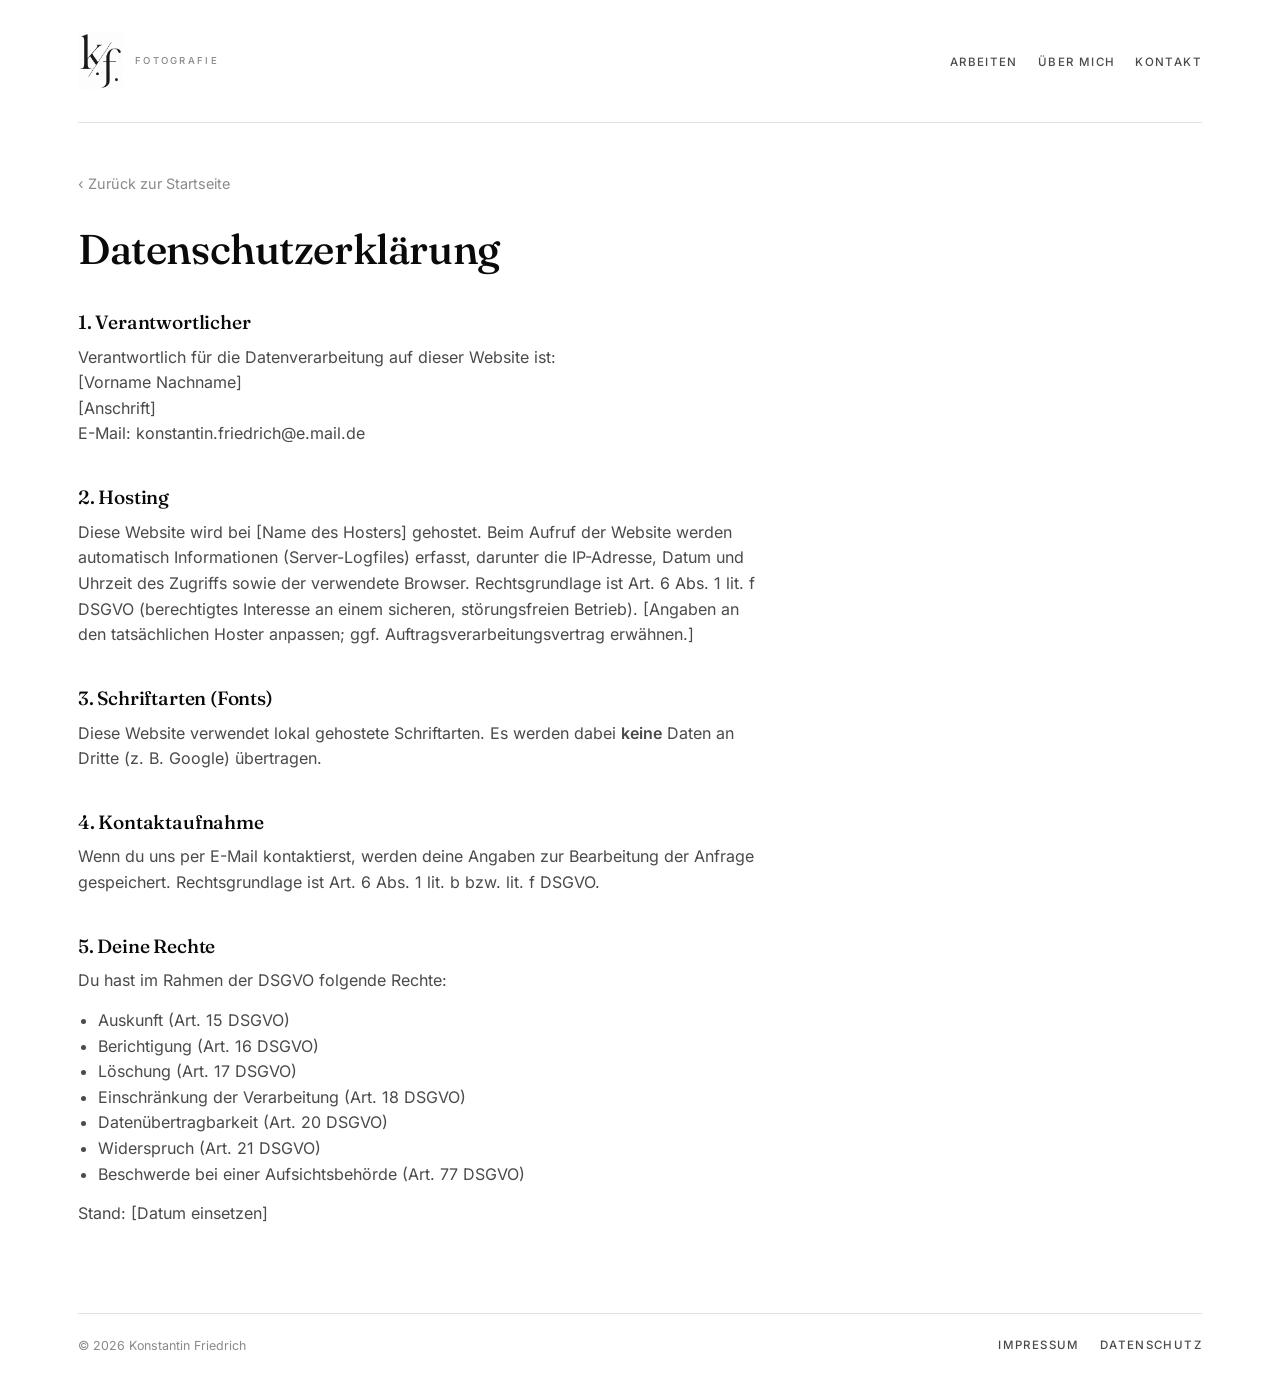
==== datenschutz.html @ cd36fa05 "impressum added" ====
<!DOCTYPE html>
<html lang="de">
<head>
<meta charset="UTF-8">
<meta name="viewport" content="width=device-width, initial-scale=1.0">
<title>Datenschutzerklärung · Konstantin Friedrich</title>
<meta name="robots" content="noindex">
<link rel="preload" href="fonts/inter-latin.woff2" as="font" type="font/woff2" crossorigin>
<link rel="preload" href="fonts/fraunces-latin.woff2" as="font" type="font/woff2" crossorigin>
<link rel="icon" type="image/png" href="bilder/logo.png">
<link rel="apple-touch-icon" href="bilder/logo.png">
<link rel="stylesheet" href="styles.css">
</head>
<body>

<div class="wrap" id="top">
  <header>
    <div class="header-row">
      <a class="wordmark" href="index.html" aria-label="Konstantin Friedrich Fotografie">
        <span class="wordmark-logo" aria-hidden="true"></span>
        <span class="wordmark-sub">Fotografie</span>
      </a>
      <nav>
        <ul>
          <li><a href="index.html#arbeiten">Arbeiten</a></li>
          <li><a href="index.html#ueber-mich">Über mich</a></li>
          <li><a href="index.html#kontakt">Kontakt</a></li>
        </ul>
      </nav>
    </div>
  </header>

  <main class="legal">
    <a class="back" href="index.html">&#8249; Zurück zur Startseite</a>
    <h1>Datenschutzerklärung</h1>

    <!--
      HINWEIS: Dies ist nur ein Gerüst. Bitte den vollständigen Text mit einem
      geprüften Generator erzeugen (z. B. e-recht24.de oder
      datenschutz-generator.de von Dr. Schwenke) und hier einsetzen.
      Alle [Platzhalter] ausfüllen.
    -->

    <h2>1. Verantwortlicher</h2>
    <p>
      Verantwortlich für die Datenverarbeitung auf dieser Website ist:<br>
      [Vorname Nachname]<br>
      [Anschrift]<br>
      E-Mail: konstantin.friedrich@e.mail.de
    </p>

    <h2>2. Hosting</h2>
    <p>
      Diese Website wird bei [Name des Hosters] gehostet. Beim Aufruf der Website
      werden automatisch Informationen (Server-Logfiles) erfasst, darunter die
      IP-Adresse, Datum und Uhrzeit des Zugriffs sowie der verwendete Browser.
      Rechtsgrundlage ist Art. 6 Abs. 1 lit. f DSGVO (berechtigtes Interesse an
      einem sicheren, störungsfreien Betrieb). [Angaben an den tatsächlichen
      Hoster anpassen; ggf. Auftragsverarbeitungsvertrag erwähnen.]
    </p>

    <h2>3. Schriftarten (Fonts)</h2>
    <p>
      Diese Website verwendet lokal gehostete Schriftarten. Es werden dabei
      <strong>keine</strong> Daten an Dritte (z. B. Google) übertragen.
    </p>

    <h2>4. Kontaktaufnahme</h2>
    <p>
      Wenn du uns per E-Mail kontaktierst, werden deine Angaben zur Bearbeitung
      der Anfrage gespeichert. Rechtsgrundlage ist Art. 6 Abs. 1 lit. b bzw.
      lit. f DSGVO.
    </p>

    <h2>5. Deine Rechte</h2>
    <p>Du hast im Rahmen der DSGVO folgende Rechte:</p>
    <ul>
      <li>Auskunft (Art. 15 DSGVO)</li>
      <li>Berichtigung (Art. 16 DSGVO)</li>
      <li>Löschung (Art. 17 DSGVO)</li>
      <li>Einschränkung der Verarbeitung (Art. 18 DSGVO)</li>
      <li>Datenübertragbarkeit (Art. 20 DSGVO)</li>
      <li>Widerspruch (Art. 21 DSGVO)</li>
      <li>Beschwerde bei einer Aufsichtsbehörde (Art. 77 DSGVO)</li>
    </ul>

    <p>Stand: [Datum einsetzen]</p>
  </main>

  <footer>
    <span>© 2026 Konstantin Friedrich</span>
    <nav class="footer-links">
      <a href="impressum.html">Impressum</a>
      <a href="datenschutz.html">Datenschutz</a>
    </nav>
  </footer>
</div>

</body>
</html>
---- styles.css ----
/* Lokal gehostete Fonts (Variable Fonts, latin subset) */
@font-face {
  font-family: 'Inter';
  font-style: normal;
  font-weight: 400 600;
  font-display: swap;
  src: url("fonts/inter-latin.woff2") format("woff2");
  unicode-range: U+0000-00FF, U+0131, U+0152-0153, U+02BB-02BC, U+02C6, U+02DA, U+02DC, U+0304, U+0308, U+0329, U+2000-206F, U+20AC, U+2122, U+2191, U+2193, U+2212, U+2215, U+FEFF, U+FFFD;
}
@font-face {
  font-family: 'Fraunces';
  font-style: normal;
  font-weight: 400 600;
  font-display: swap;
  src: url("fonts/fraunces-latin.woff2") format("woff2");
  unicode-range: U+0000-00FF, U+0131, U+0152-0153, U+02BB-02BC, U+02C6, U+02DA, U+02DC, U+0304, U+0308, U+0329, U+2000-206F, U+20AC, U+2122, U+2191, U+2193, U+2212, U+2215, U+FEFF, U+FFFD;
}

:root {
  --bg: #ffffff;
  --bg-raised: #f4f4f4;
  --ink: #0a0a0a;
  --ink-soft: #4a4a4a;
  --grey: #8a8a8a;
  --line: #e2e2e2;
  --serif: 'Fraunces', Georgia, 'Times New Roman', serif;
  --sans: 'Inter', system-ui, sans-serif;
  --frame-max: 1180px;
  --gap: clamp(20px, 5vw, 56px);
}

* { box-sizing: border-box; margin: 0; padding: 0; }

html { scroll-behavior: smooth; }

body {
  background: var(--bg);
  color: var(--ink);
  font-family: var(--sans);
  font-size: 16px;
  line-height: 1.6;
  -webkit-font-smoothing: antialiased;
}

a { color: inherit; }

h1, h2, h3 {
  font-family: var(--serif);
  font-weight: 500;
  letter-spacing: -0.01em;
  line-height: 1.08;
}

.wrap {
  max-width: var(--frame-max);
  margin: 0 auto;
  padding: 0 20px;
}

/* Kicker label, reused above headings */
.kicker {
  display: block;
  font-size: 0.78rem;
  font-weight: 600;
  color: var(--grey);
  letter-spacing: 0.08em;
  text-transform: uppercase;
  margin-bottom: 14px;
}

/* Header */
header {
  padding: 22px 0;
  position: sticky;
  top: 0;
  z-index: 10;
  background: var(--bg);
  border-bottom: 1px solid var(--line);
}
.header-row {
  display: flex;
  justify-content: space-between;
  align-items: center;
  gap: 16px;
  flex-wrap: wrap;
}
.wordmark {
  display: inline-flex;
  align-items: center;
  gap: 12px;
  font-family: var(--serif);
  font-size: clamp(1.2rem, 3.5vw, 1.55rem);
  font-weight: 500;
  letter-spacing: 0.01em;
  text-decoration: none;
  line-height: 1;
  color: var(--ink);
  transition: opacity 0.15s ease;
}
/* Logo monogram (white border trimmed); shown at native aspect, no upscale */
.wordmark-logo {
  display: block;
  height: 58px;
  aspect-ratio: 580 / 748;
  background: url("bilder/logo-trim.png") center / contain no-repeat;
  flex-shrink: 0;
}
.wordmark:hover, .wordmark:focus-visible { opacity: 0.6; }
/* Small "Fotografie" tag next to the name */
.wordmark-sub {
  font-family: var(--sans);
  font-size: 0.6rem;
  font-weight: 500;
  letter-spacing: 0.24em;
  text-transform: uppercase;
  color: var(--grey);
}
nav ul {
  list-style: none;
  display: flex;
  gap: 20px;
  flex-wrap: wrap;
}
nav a {
  text-decoration: none;
  font-size: 0.72rem;
  font-weight: 500;
  letter-spacing: 0.12em;
  text-transform: uppercase;
  color: var(--ink-soft);
  transition: color 0.15s ease;
}
nav a:hover, nav a:focus-visible { color: var(--ink); }

/* Hero */
.hero {
  padding: 56px 0 48px;
  display: grid;
  gap: 28px;
}
.hero h1 {
  font-size: clamp(2.1rem, 8vw, 3.6rem);
  max-width: 14ch;
}
.hero-sub {
  margin-top: 18px;
  font-size: 1.02rem;
  color: var(--ink-soft);
  max-width: 42ch;
}
.hero-meta {
  font-size: 0.86rem;
  color: var(--grey);
  line-height: 1.7;
}
.hero-meta strong { color: var(--ink); font-weight: 600; }

/* Gallery */
.gallery {
  padding: 44px 0 32px;
}
.section-label {
  font-size: 0.78rem;
  font-weight: 600;
  color: var(--grey);
  letter-spacing: 0.08em;
  text-transform: uppercase;
  margin-bottom: 22px;
}
.carousel {
  display: flex;
  overflow-x: auto;
  scroll-snap-type: x mandatory;
  -webkit-overflow-scrolling: touch;
  gap: 16px;
  padding-bottom: 8px;
  scrollbar-width: none;
}
.carousel::-webkit-scrollbar {
  display: none;
}
.slide {
  flex: 0 0 100%;
  scroll-snap-align: center;
  position: relative;
  background: #101010;
  display: flex;
  align-items: center;
  justify-content: center;
  padding: 28px 0;
}
.slide img {
  display: block;
  width: 100%;
  max-height: 70vh;
  object-fit: contain;
}
.slide-tag {
  position: absolute;
  bottom: 10px;
  left: 10px;
  font-size: 0.7rem;
  font-weight: 500;
  color: #e5e5e5;
  background: rgba(0, 0, 0, 0.55);
  padding: 2px 6px;
}
.carousel-nav {
  position: absolute;
  top: 50%;
  transform: translateY(-50%);
  width: 40px;
  height: 40px;
  display: flex;
  align-items: center;
  justify-content: center;
  border-radius: 50%;
  background: rgba(0, 0, 0, 0.55);
  color: #fff;
  font-size: 1.4rem;
  line-height: 1;
  text-decoration: none;
  transition: background 0.15s ease;
}
.carousel-nav:hover, .carousel-nav:focus-visible {
  background: rgba(0, 0, 0, 0.8);
}
.carousel-nav.prev { left: 10px; }
.carousel-nav.next { right: 10px; }

/* About */
.about {
  padding: 56px 0;
  border-top: 1px solid var(--line);
}
.about h2 {
  font-size: clamp(1.4rem, 4vw, 1.7rem);
}
.about p {
  color: var(--ink-soft);
  max-width: 56ch;
  margin-top: 16px;
}
.about p + p { margin-top: 14px; }

/* Portrait */
.portrait {
  margin: 0 auto 28px;
  background: var(--bg-raised);
  border: 1px solid var(--line);
  aspect-ratio: 1 / 1;
  width: 160px;
  max-width: 100%;
  border-radius: 50%;
  overflow: hidden;
}
.portrait img {
  display: block;
  width: 100%;
  height: 100%;
  object-fit: cover;
  object-position: center center;
  transform: scaleX(-1);
}

/* Contact */
.contact {
  padding: 56px 0 64px;
  border-top: 1px solid var(--line);
}
.contact h2 { font-size: clamp(1.4rem, 4vw, 1.7rem); margin-bottom: 14px; }
.contact-intro {
  color: var(--ink-soft);
  max-width: 50ch;
}
.contact-links {
  display: flex;
  gap: 28px;
  flex-wrap: wrap;
  margin-top: 22px;
}
.contact-links a {
  text-decoration: none;
  font-size: 1rem;
  font-weight: 500;
  border-bottom: 1px solid var(--ink);
  padding-bottom: 3px;
  transition: opacity 0.15s ease;
}
.contact-links a:hover, .contact-links a:focus-visible {
  opacity: 0.6;
}

/* Footer */
footer {
  padding: 22px 0;
  display: flex;
  justify-content: space-between;
  align-items: center;
  font-size: 0.78rem;
  color: var(--grey);
  flex-wrap: wrap;
  gap: 10px;
  border-top: 1px solid var(--line);
}
.footer-links {
  display: flex;
  gap: 20px;
}
.footer-links a {
  text-decoration: none;
  transition: color 0.15s ease;
}
.footer-links a:hover, .footer-links a:focus-visible { color: var(--ink); }

/* Legal / Rechtstext-Seiten */
.legal {
  padding: 48px 0 72px;
  max-width: 68ch;
}
.legal h1 { font-size: clamp(1.8rem, 5vw, 2.6rem); margin-bottom: 8px; }
.legal h2 {
  font-size: 1.2rem;
  margin: 40px 0 12px;
}
.legal p, .legal ul { color: var(--ink-soft); margin-bottom: 14px; }
.legal ul { padding-left: 20px; }
.legal a { color: var(--ink); }
.legal .back {
  display: inline-block;
  margin-bottom: 32px;
  font-size: 0.9rem;
  color: var(--grey);
  text-decoration: none;
}
.legal .back:hover, .legal .back:focus-visible { color: var(--ink); }

/* Narrow / mobile: hide the "Fotografie" tag so the header stays on one line */
@media (max-width: 560px) {
  .wordmark-sub { display: none; }
}

/* Tablet and up */
@media (min-width: 640px) {
  .wrap { padding: 0 28px; }
}

/* Desktop */
@media (min-width: 1000px) {
  header { padding: 32px 0; }
  .hero {
    padding: 100px 0 90px;
    grid-template-columns: 1.15fr 0.85fr;
    gap: var(--gap);
    align-items: end;
  }
  .hero-sub { margin-top: 22px; font-size: 1.05rem; }
  .gallery { padding: 60px 0 40px; }
  .about {
    padding: 90px 0;
    display: grid;
    grid-template-columns: 0.75fr 1.25fr;
    gap: var(--gap);
    align-items: start;
  }
  .portrait { margin: 0 auto; width: 200px; justify-self: center; }
  .contact { padding: 70px 0 100px; }
}

@media (prefers-reduced-motion: reduce) {
  html { scroll-behavior: auto; }
}
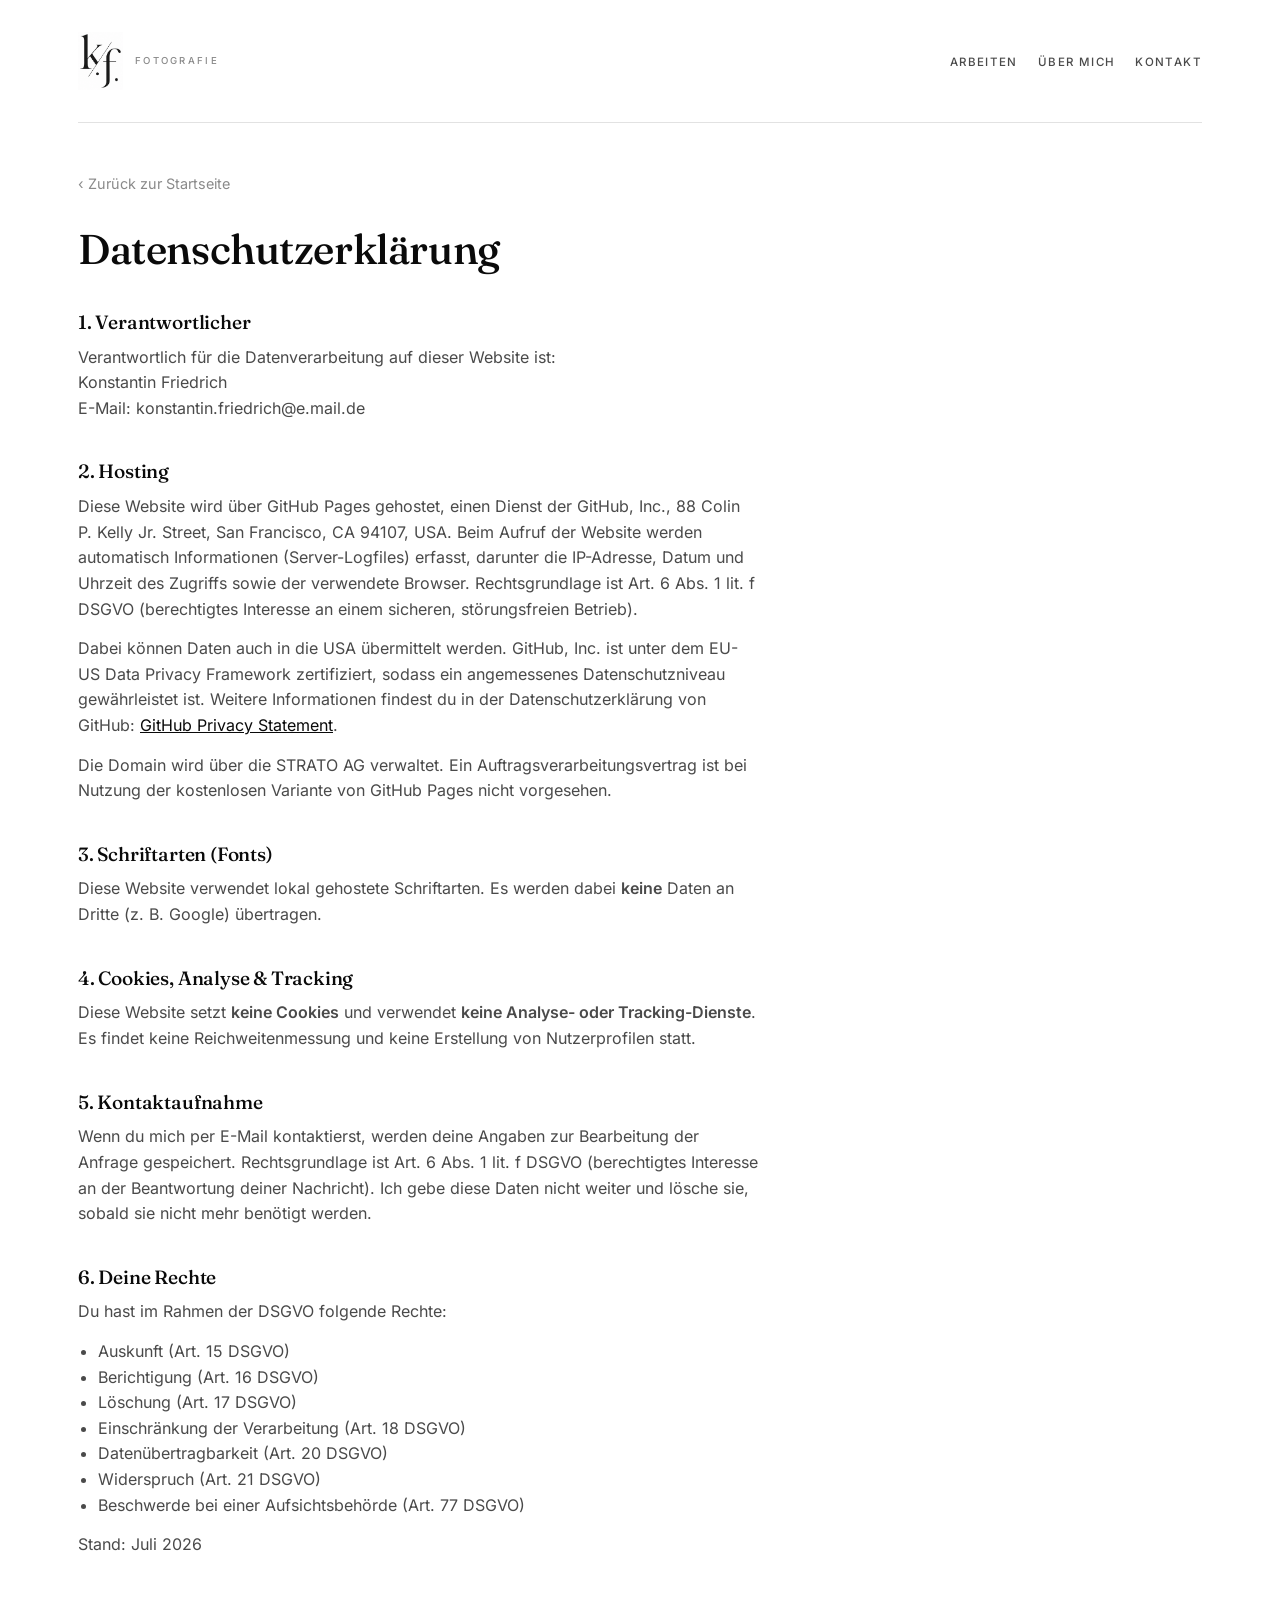
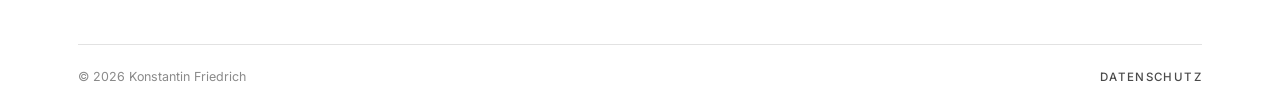
==== commit a7385df0: "no commercial purpose" ====
--- a/datenschutz.html
+++ b/datenschutz.html
@@ -34,29 +34,32 @@
     <a class="back" href="index.html">&#8249; Zurück zur Startseite</a>
     <h1>Datenschutzerklärung</h1>
 
-    <!--
-      HINWEIS: Dies ist nur ein Gerüst. Bitte den vollständigen Text mit einem
-      geprüften Generator erzeugen (z. B. e-recht24.de oder
-      datenschutz-generator.de von Dr. Schwenke) und hier einsetzen.
-      Alle [Platzhalter] ausfüllen.
-    -->
-
     <h2>1. Verantwortlicher</h2>
     <p>
       Verantwortlich für die Datenverarbeitung auf dieser Website ist:<br>
-      [Vorname Nachname]<br>
-      [Anschrift]<br>
+      Konstantin Friedrich<br>
       E-Mail: konstantin.friedrich@e.mail.de
     </p>
 
     <h2>2. Hosting</h2>
     <p>
-      Diese Website wird bei [Name des Hosters] gehostet. Beim Aufruf der Website
-      werden automatisch Informationen (Server-Logfiles) erfasst, darunter die
-      IP-Adresse, Datum und Uhrzeit des Zugriffs sowie der verwendete Browser.
+      Diese Website wird über GitHub Pages gehostet, einen Dienst der GitHub, Inc.,
+      88 Colin P. Kelly Jr. Street, San Francisco, CA 94107, USA. Beim Aufruf der
+      Website werden automatisch Informationen (Server-Logfiles) erfasst, darunter
+      die IP-Adresse, Datum und Uhrzeit des Zugriffs sowie der verwendete Browser.
       Rechtsgrundlage ist Art. 6 Abs. 1 lit. f DSGVO (berechtigtes Interesse an
-      einem sicheren, störungsfreien Betrieb). [Angaben an den tatsächlichen
-      Hoster anpassen; ggf. Auftragsverarbeitungsvertrag erwähnen.]
+      einem sicheren, störungsfreien Betrieb).
+    </p>
+    <p>
+      Dabei können Daten auch in die USA übermittelt werden. GitHub, Inc. ist unter
+      dem EU-US Data Privacy Framework zertifiziert, sodass ein angemessenes
+      Datenschutzniveau gewährleistet ist. Weitere Informationen findest du in der
+      Datenschutzerklärung von GitHub:
+      <a href="https://docs.github.com/de/site-policy/privacy-policies/github-general-privacy-statement" target="_blank" rel="noopener">GitHub Privacy Statement</a>.
+    </p>
+    <p>
+      Die Domain wird über die STRATO AG verwaltet. Ein Auftragsverarbeitungsvertrag
+      ist bei Nutzung der kostenlosen Variante von GitHub Pages nicht vorgesehen.
     </p>
 
     <h2>3. Schriftarten (Fonts)</h2>
@@ -65,14 +68,22 @@
       <strong>keine</strong> Daten an Dritte (z. B. Google) übertragen.
     </p>
 
-    <h2>4. Kontaktaufnahme</h2>
+    <h2>4. Cookies, Analyse &amp; Tracking</h2>
     <p>
-      Wenn du uns per E-Mail kontaktierst, werden deine Angaben zur Bearbeitung
-      der Anfrage gespeichert. Rechtsgrundlage ist Art. 6 Abs. 1 lit. b bzw.
-      lit. f DSGVO.
+      Diese Website setzt <strong>keine Cookies</strong> und verwendet
+      <strong>keine Analyse- oder Tracking-Dienste</strong>. Es findet keine
+      Reichweitenmessung und keine Erstellung von Nutzerprofilen statt.
     </p>
 
-    <h2>5. Deine Rechte</h2>
+    <h2>5. Kontaktaufnahme</h2>
+    <p>
+      Wenn du mich per E-Mail kontaktierst, werden deine Angaben zur Bearbeitung
+      der Anfrage gespeichert. Rechtsgrundlage ist Art. 6 Abs. 1 lit. f DSGVO
+      (berechtigtes Interesse an der Beantwortung deiner Nachricht). Ich gebe diese
+      Daten nicht weiter und lösche sie, sobald sie nicht mehr benötigt werden.
+    </p>
+
+    <h2>6. Deine Rechte</h2>
     <p>Du hast im Rahmen der DSGVO folgende Rechte:</p>
     <ul>
       <li>Auskunft (Art. 15 DSGVO)</li>
@@ -84,13 +95,12 @@
       <li>Beschwerde bei einer Aufsichtsbehörde (Art. 77 DSGVO)</li>
     </ul>
 
-    <p>Stand: [Datum einsetzen]</p>
+    <p>Stand: Juli 2026</p>
   </main>
 
   <footer>
     <span>© 2026 Konstantin Friedrich</span>
     <nav class="footer-links">
-      <a href="impressum.html">Impressum</a>
       <a href="datenschutz.html">Datenschutz</a>
     </nav>
   </footer>
--- a/styles.css
+++ b/styles.css
@@ -363,7 +363,7 @@
     gap: var(--gap);
     align-items: start;
   }
-  .portrait { margin: 0 auto; width: 200px; justify-self: center; }
+  .portrait { margin: 0 auto; width: 200px; justify-self: center; align-self: center; }
   .contact { padding: 70px 0 100px; }
 }
 
